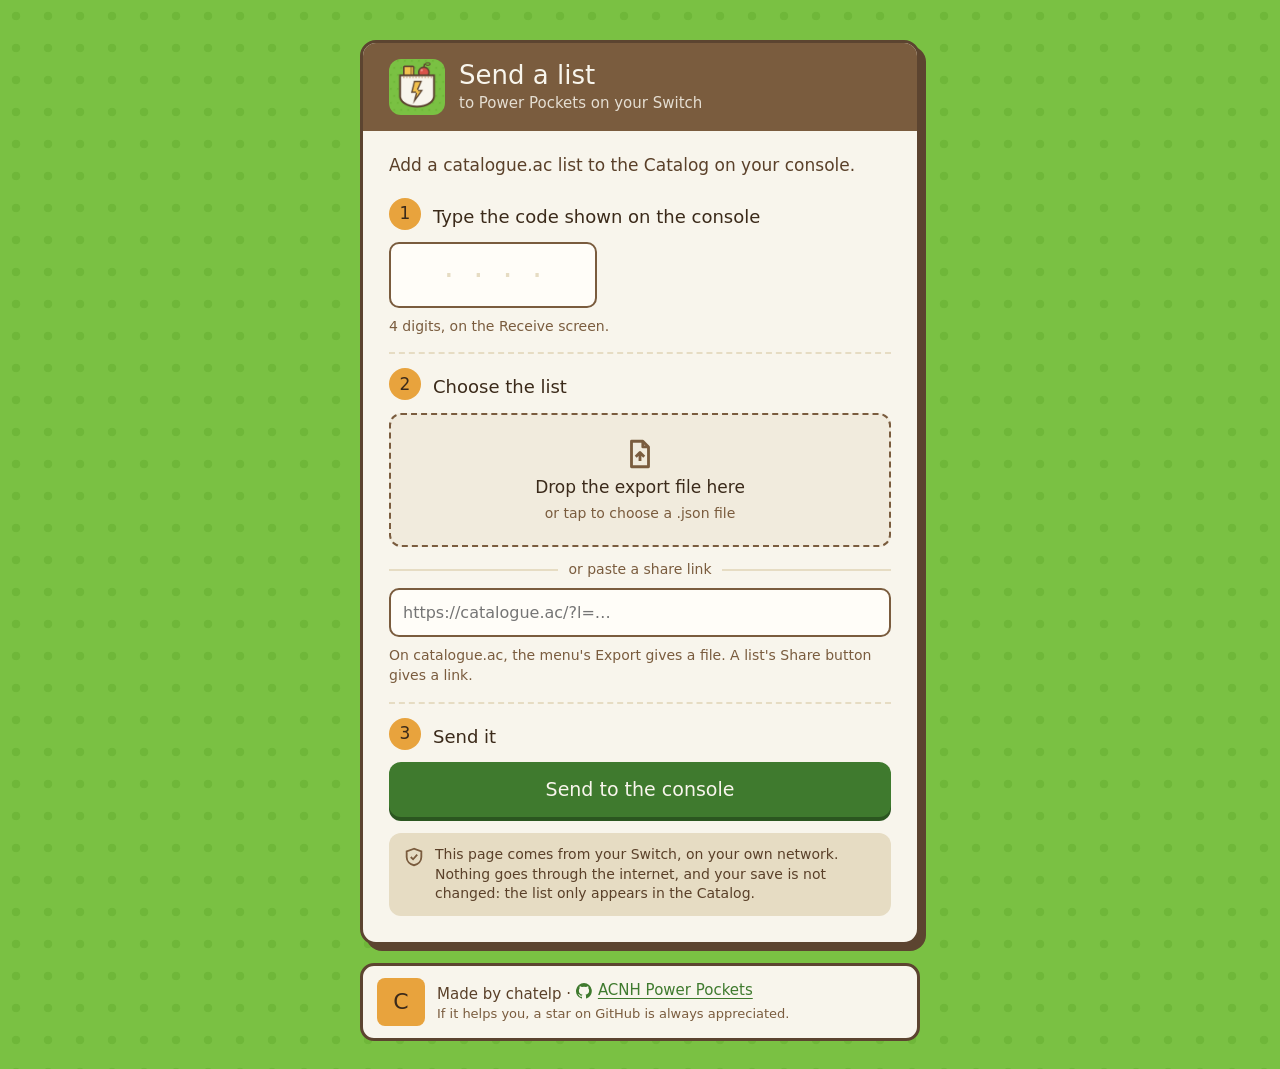
==== docs/design/receive-page.html @ eb151f11 "Lists: Fill skips what's in the pockets, a resent export replaces by name, new web page - Fill pocke" ====
<!doctype html>
<html lang="en"><head><meta charset="utf-8"><meta name="viewport" content="width=device-width,initial-scale=1">
<meta name="color-scheme" content="light dark">
<title>Send a list · Power Pockets</title>
<style>
@font-face{font-family:PP;src:url(/font.ttf) format("truetype");font-display:swap}
:root{--bg:#7AC143;--dot:#6FB739;--card:#F8F5EC;--ink:#5A4029;--ink2:#7A5C3E;--strong:#3B2A1A;--wood:#7A5C3E;--edge:#5C4430;--head:#F8F5EC;--sunk:#E6DCC3;--alt:#F1EBDD;--field:#FFFDF8;--btn:#3F7A2E;--btnink:#F8F5EC;--amber:#E8A33D;--okbg:#E3F1E0;--ok:#256B29;--errbg:#F9E1DD;--err:#A32F23;--link:#3F7A2E}
@media (prefers-color-scheme:dark){:root{--bg:#22301A;--dot:#2A3B20;--card:#2A1E12;--ink:#EADFC8;--ink2:#C2AE8C;--strong:#FBF6EA;--wood:#4A3726;--edge:#100B06;--sunk:#3A2B1D;--alt:#33251A;--field:#1E150D;--okbg:#1F3A1C;--ok:#A8DB97;--errbg:#47211B;--err:#F7ADA2;--link:#9BD36A}}
*{box-sizing:border-box}
[hidden]{display:none!important}
html{-webkit-text-size-adjust:100%}
body{margin:0;min-height:100vh;padding:20px 16px 28px;background:var(--bg) radial-gradient(var(--dot) 4px,transparent 4.6px) 0 0/32px 32px;color:var(--ink);font:17px/1.45 PP,ui-rounded,"Varela Round","Nunito",system-ui,sans-serif}
main{max-width:560px;margin:0 auto;background:var(--card);border:3px solid var(--edge);border-radius:16px;box-shadow:6px 6px 0 var(--edge);overflow:hidden}
header{display:flex;align-items:center;gap:14px;padding:14px 18px;background:var(--wood);color:var(--head)}
header img{width:56px;height:56px;border-radius:12px;flex:none}
h1{margin:0;font-size:22px;line-height:1.2;font-weight:400}
header p{margin:2px 0 0;font-size:15px;opacity:.85}
.in{padding:18px 18px 6px}
.lead{margin:0 0 6px}
ol{list-style:none;margin:0;padding:0}
ol>li{position:relative;padding:16px 0;border-top:2px dashed var(--sunk)}
ol>li:first-child{border-top:0}
ol>li::before{counter-increment:s;content:counter(s);position:absolute;left:0;top:14px;width:32px;height:32px;border-radius:50%;background:var(--amber);color:#3B2A1A;display:grid;place-items:center;font-size:17px}
ol{counter-reset:s}
h2{margin:4px 0 12px 44px;min-height:26px;font-size:18px;font-weight:400;color:var(--strong)}
.hint{margin:8px 0 0;font-size:14px;color:var(--ink2)}
input,button{font:inherit;color:inherit}
#code{display:block;width:100%;max-width:13rem;padding:8px 0 8px .6em;font-size:32px;letter-spacing:.6em;text-align:center;background:var(--field);border:2px solid var(--ink2);border-radius:10px;color:var(--strong);font-variant-numeric:tabular-nums}
#code::placeholder{color:var(--sunk);letter-spacing:.6em}
#link{width:100%;padding:11px 12px;background:var(--field);border:2px solid var(--ink2);border-radius:10px;font-size:16px;color:var(--strong)}
input:focus-visible,button:focus-visible,.zone:focus-within,a:focus-visible{outline:3px solid var(--amber);outline-offset:2px}
.zone{display:flex;flex-direction:column;align-items:center;gap:4px;padding:22px 14px;border:2px dashed var(--ink2);border-radius:12px;background:var(--alt);text-align:center;cursor:pointer}
.zone.over{border-style:solid;border-color:var(--btn);background:var(--okbg)}
.zone svg{width:34px;height:34px;color:var(--ink2)}
.zone b{font-weight:400;color:var(--strong)}
.zone span{font-size:14px;color:var(--ink2)}
.sr{position:absolute;width:1px;height:1px;overflow:hidden;clip:rect(0 0 0 0)}
.chip{display:flex;align-items:center;gap:10px;padding:10px 12px;border:2px solid var(--btn);border-radius:12px;background:var(--okbg);color:var(--ok)}
.chip div{flex:1;min-width:0}
.chip b{display:block;font-weight:400;overflow-wrap:anywhere;color:var(--strong)}
.chip span{font-size:14px}
.ghost{flex:none;padding:6px 10px;border:2px solid var(--ink2);border-radius:8px;background:transparent;cursor:pointer;font-size:15px}
.or{display:flex;align-items:center;gap:10px;margin:12px 0 8px;font-size:14px;color:var(--ink2)}
.or::before,.or::after{content:"";flex:1;border-top:2px solid var(--sunk)}
#send{width:100%;padding:14px;border:0;border-radius:12px;background:var(--btn);color:var(--btnink);font-size:19px;cursor:pointer;box-shadow:0 4px 0 #2B5620}
#send:active{transform:translateY(2px);box-shadow:0 2px 0 #2B5620}
#send:disabled{opacity:.6;cursor:wait}
#out{display:flex;gap:12px;align-items:flex-start;margin:4px 0 16px;padding:14px;border-radius:12px;border:2px solid}
#out[hidden]{display:none}
#out.ok{background:var(--okbg);color:var(--ok)}
#out.err{background:var(--errbg);color:var(--err)}
#out i{flex:none;width:28px;height:28px;border-radius:50%;display:grid;place-items:center;font-style:normal;font-size:17px;background:currentColor}
#out.ok i::after{content:"✓";color:var(--okbg)}
#out.err i::after{content:"!";color:var(--errbg)}
#out b{display:block;font-weight:400;font-size:18px}
#out p{margin:2px 0 0;overflow-wrap:anywhere}
.safe{display:flex;gap:10px;margin:0 0 18px;padding:12px 14px;border-radius:12px;background:var(--sunk);font-size:14px;line-height:1.4}
.safe svg{flex:none;width:22px;height:22px;margin-top:1px;color:var(--ink2)}
footer{max-width:560px;margin:18px auto 0;display:flex;align-items:center;gap:12px;padding:12px 14px;background:var(--card);border:3px solid var(--edge);border-radius:14px;font-size:15px}
footer img,.av{width:48px;height:48px;flex:none;border-radius:8px;image-rendering:pixelated}
.av{display:grid;place-items:center;background:var(--amber);color:#3B2A1A;font-size:22px}
footer p{margin:0}
footer small{display:block;font-size:13px;color:var(--ink2)}
a{color:var(--link);text-underline-offset:3px}
.gh{display:inline-flex;align-items:center;gap:6px}
.gh svg{width:16px;height:16px;fill:currentColor}
@media (min-width:600px){body{padding-top:40px}.in{padding:22px 26px 8px}header{padding:16px 26px}h1{font-size:26px}}
@media (prefers-reduced-motion:reduce){#send:active{transform:none}}
</style></head><body>
<main>
<header><img src="/icon.png" alt="" onerror="this.remove()"><div><h1>Send a list</h1><p>to Power Pockets on your Switch</p></div></header>
<div class="in">
<p class="lead">Add a catalogue.ac list to the Catalog on your console.</p>
<ol>
<li><h2><label for="code">Type the code shown on the console</label></h2>
<input id="code" inputmode="numeric" autocomplete="one-time-code" maxlength="4" placeholder="····" aria-describedby="codehint">
<p class="hint" id="codehint">4 digits, on the Receive screen.</p></li>
<li><h2>Choose the list</h2>
<label class="zone" id="zone"><input class="sr" id="file" type="file" accept=".json,application/json,text/plain">
<svg viewBox="0 0 24 24" fill="none" stroke="currentColor" stroke-width="2" stroke-linejoin="round" aria-hidden="true"><path d="M14 3H6v18h12V7z"/><path d="M14 3v4h4M12 11v6m-3-3 3-3 3 3"/></svg>
<b>Drop the export file here</b><span>or tap to choose a .json file</span></label>
<div class="chip" id="chip" hidden><div><b id="fname"></b><span id="fsize"></span></div><button class="ghost" id="clear" type="button">Remove</button></div>
<div class="or"><label for="link">or paste a share link</label></div>
<input id="link" type="url" inputmode="url" autocomplete="off" placeholder="https://catalogue.ac/?l=…">
<p class="hint">On catalogue.ac, the menu's Export gives a file. A list's Share button gives a link.</p></li>
<li><h2>Send it</h2><button id="send" type="button">Send to the console</button></li>
</ol>
<div id="out" role="status" aria-live="polite" hidden><i></i><div><b id="otitle"></b><p id="omsg"></p></div></div>
<p class="safe"><svg viewBox="0 0 24 24" fill="none" stroke="currentColor" stroke-width="2" aria-hidden="true"><path d="M12 3 4 6v6c0 4.5 3.4 8 8 9 4.6-1 8-4.5 8-9V6z"/><path d="m8.5 12 2.5 2.5 4.5-5"/></svg><span>This page comes from your Switch, on your own network. Nothing goes through the internet, and your save is not changed: the list only appears in the Catalog.</span></p>
</div>
</main>
<footer><img src="/author.png" alt="" width="48" height="48" onerror="this.outerHTML='<span class=av aria-hidden=true>C</span>'">
<p>Made by chatelp · <a class="gh" href="https://github.com/chatelp/ACNH-Power-Pockets"><svg viewBox="0 0 16 16" aria-hidden="true"><path d="M8 0a8 8 0 0 0-2.5 15.6c.4 0 .5-.2.5-.4v-1.5c-2.2.5-2.7-1-2.7-1-.4-.9-.9-1.2-.9-1.2-.7-.5.1-.5.1-.5.8.1 1.2.8 1.2.8.7 1.3 1.9.9 2.3.7.1-.5.3-.9.5-1.1-1.8-.2-3.6-.9-3.6-4 0-.9.3-1.6.8-2.1-.1-.2-.4-1 .1-2.1 0 0 .7-.2 2.2.8a7.5 7.5 0 0 1 4 0c1.5-1 2.2-.8 2.2-.8.4 1.1.2 1.9.1 2.1.5.6.8 1.3.8 2.1 0 3.1-1.9 3.8-3.6 4 .3.3.5.7.5 1.5v2.2c0 .2.1.5.6.4A8 8 0 0 0 8 0z"/></svg>ACNH Power Pockets</a>
<small>If it helps you, a star on GitHub is always appreciated.</small></p></footer>
<script>
const $=s=>document.getElementById(s),code=$('code'),file=$('file'),zone=$('zone'),chip=$('chip'),link=$('link'),btn=$('send'),out=$('out'),MAX=2e6;
let picked=null;
const kb=n=>n<1e3?n+' bytes':n<1e6?Math.round(n/1e3)+' KB':(n/1e6).toFixed(1)+' MB';
function show(ok,msg,focus){out.className=ok?'ok':'err';$('otitle').textContent=ok?'Sent':'Not sent';$('omsg').textContent=msg;out.hidden=false;
 if(focus)focus.focus();else out.scrollIntoView({block:'nearest',behavior:'smooth'});}
function render(){zone.hidden=!!picked;chip.hidden=!picked;if(picked){$('fname').textContent=picked.name;$('fsize').textContent=kb(picked.size)+' · ready to send';}}
function pick(f){if(!f)return;if(f.size>MAX){file.value='';return show(false,'This file is larger than 2 MB. Export a smaller list.');}
 picked=f;link.value='';out.hidden=true;render();}
code.oninput=()=>{code.value=code.value.replace(/\D/g,'').slice(0,4)};
file.onchange=()=>pick(file.files[0]);
['dragenter','dragover'].forEach(t=>zone.addEventListener(t,e=>{e.preventDefault();zone.classList.add('over')}));
['dragleave','drop'].forEach(t=>zone.addEventListener(t,e=>{e.preventDefault();zone.classList.remove('over')}));
zone.addEventListener('drop',e=>pick(e.dataTransfer.files[0]));
['dragover','drop'].forEach(t=>addEventListener(t,e=>e.preventDefault()));
$('clear').onclick=()=>{picked=null;file.value='';render();file.focus()};
link.oninput=()=>{if(picked&&link.value.trim()){picked=null;file.value='';render()}};
btn.onclick=async()=>{
 const c=code.value;
 if(!/^\d{4}$/.test(c))return show(false,'Type the 4-digit code shown on the console.',code);
 let text=picked?await picked.text():link.value.trim();
 if(!text)return show(false,'Choose the export file or paste a share link.');
 if(text.length>MAX)return show(false,'This is larger than 2 MB. Send a smaller list.');
 btn.disabled=true;btn.textContent='Sending…';
 try{const r=await fetch('/send',{method:'POST',headers:{'X-Code':c,'Content-Type':'text/plain'},body:text});
  let j;try{j=await r.json()}catch(_){j={ok:false,message:'The console sent an unexpected answer ('+r.status+').'}}
  show(!!j.ok,String(j.message||''));
  if(j.ok){picked=null;file.value='';link.value='';render()}
 }catch(_){show(false,'The console did not answer. Check that the Receive screen is still open.')}
 btn.disabled=false;btn.textContent='Send to the console';
};
</script></body></html>
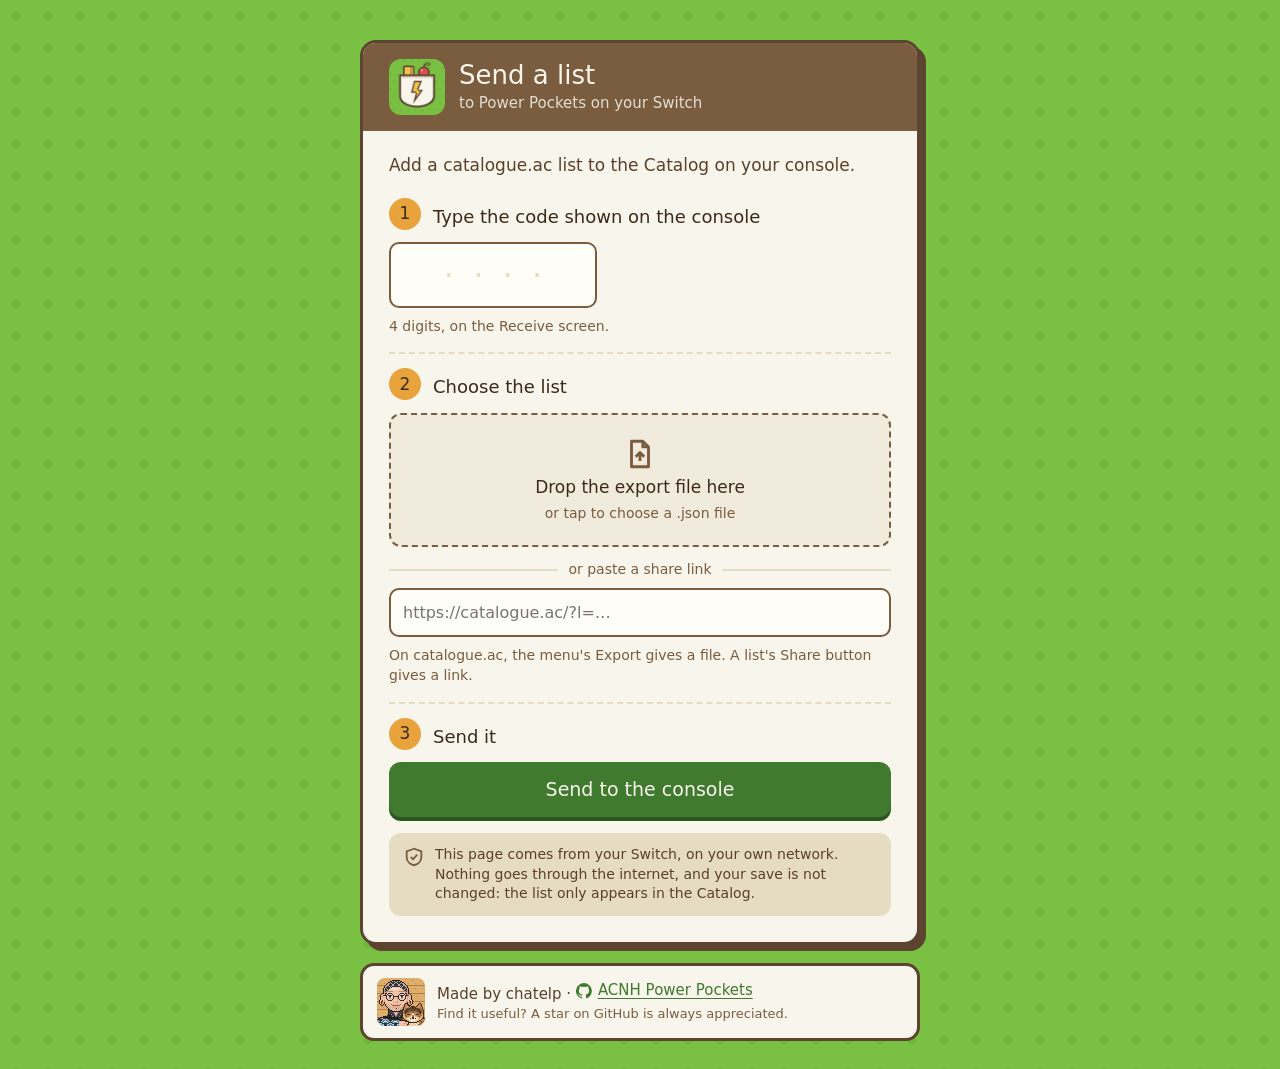
==== commit 8499654d: "Receive page: logo and author's picture inlined, clearer star line The page now shows its pictures w" ====
--- a/docs/design/receive-page.html
+++ b/docs/design/receive-page.html
@@ -68,7 +68,7 @@
 @media (prefers-reduced-motion:reduce){#send:active{transform:none}}
 </style></head><body>
 <main>
-<header><img src="/icon.png" alt="" onerror="this.remove()"><div><h1>Send a list</h1><p>to Power Pockets on your Switch</p></div></header>
+<header><img src="[data-uri]" alt="" onerror="this.remove()"><div><h1>Send a list</h1><p>to Power Pockets on your Switch</p></div></header>
 <div class="in">
 <p class="lead">Add a catalogue.ac list to the Catalog on your console.</p>
 <ol>
@@ -89,9 +89,9 @@
 <p class="safe"><svg viewBox="0 0 24 24" fill="none" stroke="currentColor" stroke-width="2" aria-hidden="true"><path d="M12 3 4 6v6c0 4.5 3.4 8 8 9 4.6-1 8-4.5 8-9V6z"/><path d="m8.5 12 2.5 2.5 4.5-5"/></svg><span>This page comes from your Switch, on your own network. Nothing goes through the internet, and your save is not changed: the list only appears in the Catalog.</span></p>
 </div>
 </main>
-<footer><img src="/author.png" alt="" width="48" height="48" onerror="this.outerHTML='<span class=av aria-hidden=true>C</span>'">
+<footer><img src="[data-uri]" alt="" width="48" height="48" onerror="this.outerHTML='<span class=av aria-hidden=true>C</span>'">
 <p>Made by chatelp · <a class="gh" href="https://github.com/chatelp/ACNH-Power-Pockets"><svg viewBox="0 0 16 16" aria-hidden="true"><path d="M8 0a8 8 0 0 0-2.5 15.6c.4 0 .5-.2.5-.4v-1.5c-2.2.5-2.7-1-2.7-1-.4-.9-.9-1.2-.9-1.2-.7-.5.1-.5.1-.5.8.1 1.2.8 1.2.8.7 1.3 1.9.9 2.3.7.1-.5.3-.9.5-1.1-1.8-.2-3.6-.9-3.6-4 0-.9.3-1.6.8-2.1-.1-.2-.4-1 .1-2.1 0 0 .7-.2 2.2.8a7.5 7.5 0 0 1 4 0c1.5-1 2.2-.8 2.2-.8.4 1.1.2 1.9.1 2.1.5.6.8 1.3.8 2.1 0 3.1-1.9 3.8-3.6 4 .3.3.5.7.5 1.5v2.2c0 .2.1.5.6.4A8 8 0 0 0 8 0z"/></svg>ACNH Power Pockets</a>
-<small>If it helps you, a star on GitHub is always appreciated.</small></p></footer>
+<small>Find it useful? A star on GitHub is always appreciated.</small></p></footer>
 <script>
 const $=s=>document.getElementById(s),code=$('code'),file=$('file'),zone=$('zone'),chip=$('chip'),link=$('link'),btn=$('send'),out=$('out'),MAX=2e6;
 let picked=null;
